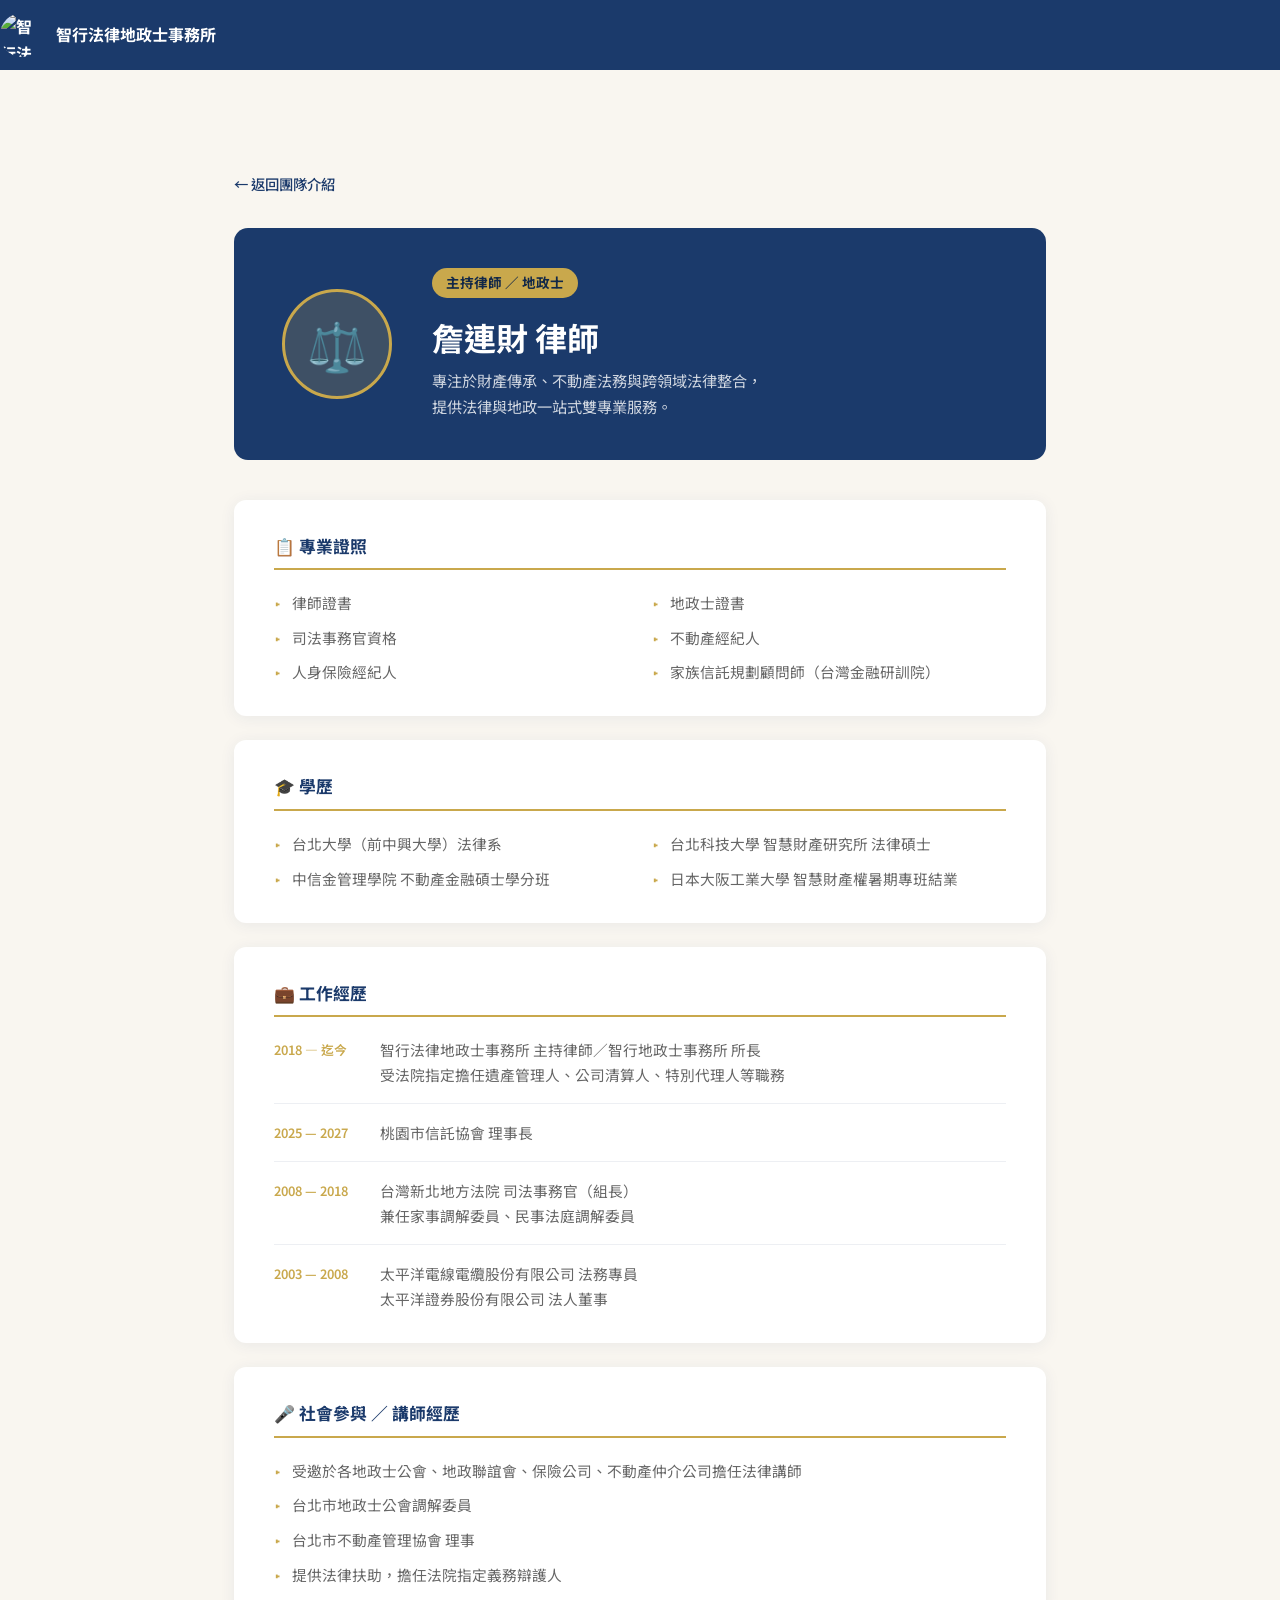
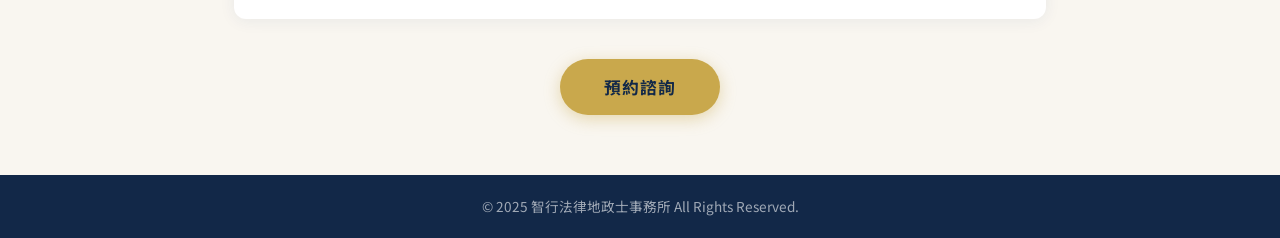
==== team-chan.html @ 7c2cc1b1 "feat: add attorney profile page for 詹連財律師 - Create team-chan.html with licenses, education, work his" ====
<!DOCTYPE html>
<html lang="zh-TW">
<head>
  <meta charset="UTF-8" />
  <meta name="viewport" content="width=device-width, initial-scale=1.0" />
  <title>詹連財律師 — 智行法律地政士事務所</title>
  <link rel="preconnect" href="https://fonts.googleapis.com" />
  <link rel="preconnect" href="https://fonts.gstatic.com" crossorigin />
  <link href="https://fonts.googleapis.com/css2?family=Noto+Sans+TC:wght@300;400;500;700&display=swap" rel="stylesheet" />
  <link rel="stylesheet" href="css/style.css" />
  <style>
    .profile-page {
      max-width: 860px;
      margin: 100px auto 60px;
      padding: 0 24px;
    }
    .profile-back {
      display: inline-flex;
      align-items: center;
      gap: 6px;
      color: var(--color-primary);
      font-size: 0.9rem;
      font-weight: 500;
      text-decoration: none;
      margin-bottom: 2rem;
      transition: color 0.2s;
    }
    .profile-back:hover { color: var(--color-gold); }
    .profile-hero {
      display: flex;
      align-items: center;
      gap: 2.5rem;
      background: var(--color-primary);
      color: #fff;
      border-radius: 14px;
      padding: 2.5rem 3rem;
      margin-bottom: 2.5rem;
    }
    .profile-avatar {
      width: 110px;
      height: 110px;
      border-radius: 50%;
      background: rgba(201,168,76,0.2);
      border: 3px solid var(--color-gold);
      display: flex;
      align-items: center;
      justify-content: center;
      font-size: 3rem;
      flex-shrink: 0;
    }
    .profile-hero h1 {
      font-size: 2rem;
      font-weight: 700;
      margin-bottom: 0.25rem;
    }
    .profile-title-badge {
      display: inline-block;
      background: var(--color-gold);
      color: var(--color-primary-dark);
      font-size: 0.85rem;
      font-weight: 700;
      padding: 3px 14px;
      border-radius: 20px;
      margin-bottom: 0.75rem;
    }
    .profile-hero p {
      color: rgba(255,255,255,0.8);
      font-size: 0.95rem;
      line-height: 1.7;
    }
    .profile-section {
      background: #fff;
      border-radius: 12px;
      padding: 2rem 2.5rem;
      margin-bottom: 1.5rem;
      box-shadow: 0 2px 16px rgba(27,58,107,0.07);
    }
    .profile-section h2 {
      font-size: 1.05rem;
      font-weight: 700;
      color: var(--color-primary);
      margin-bottom: 1.25rem;
      padding-bottom: 0.5rem;
      border-bottom: 2px solid var(--color-gold);
      display: flex;
      align-items: center;
      gap: 0.5rem;
    }
    .profile-list {
      list-style: none;
      padding: 0;
      margin: 0;
      display: grid;
      grid-template-columns: repeat(2, 1fr);
      gap: 0.6rem 1.5rem;
    }
    .profile-list.single { grid-template-columns: 1fr; }
    .profile-list li {
      color: var(--color-text-light);
      font-size: 0.92rem;
      line-height: 1.7;
      padding-left: 1.1rem;
      position: relative;
    }
    .profile-list li::before {
      content: "▸";
      position: absolute;
      left: 0;
      color: var(--color-gold);
    }
    .profile-exp-item {
      display: flex;
      gap: 1rem;
      margin-bottom: 1rem;
      padding-bottom: 1rem;
      border-bottom: 1px solid rgba(27,58,107,0.08);
    }
    .profile-exp-item:last-child { border-bottom: none; margin-bottom: 0; padding-bottom: 0; }
    .profile-exp-year {
      font-size: 0.8rem;
      font-weight: 600;
      color: var(--color-gold);
      min-width: 90px;
      padding-top: 2px;
    }
    .profile-exp-desc {
      font-size: 0.92rem;
      color: var(--color-text-light);
      line-height: 1.7;
    }
    .profile-cta {
      text-align: center;
      margin-top: 2.5rem;
    }
    @media (max-width: 768px) {
      .profile-hero {
        flex-direction: column;
        text-align: center;
        padding: 2rem 1.5rem;
        gap: 1.5rem;
      }
      .profile-section { padding: 1.5rem; }
      .profile-list { grid-template-columns: 1fr; }
    }
  </style>
</head>
<body>
  <!-- Navbar -->
  <header id="navbar">
    <div class="nav-container">
      <a href="index.html" class="nav-logo">
        <img src="img/Gemini_Generated_Image_afdpbtafdpbtafdp.png" alt="智行法律地政士事務所 Logo" />
        <span>智行法律地政士事務所</span>
      </a>
    </div>
  </header>

  <main class="profile-page">

    <a href="index.html#team" class="profile-back">← 返回團隊介紹</a>

    <!-- 頂部介紹 -->
    <div class="profile-hero">
      <div class="profile-avatar">⚖️</div>
      <div>
        <div class="profile-title-badge">主持律師 ／ 地政士</div>
        <h1>詹連財 律師</h1>
        <p>專注於財產傳承、不動產法務與跨領域法律整合，<br/>提供法律與地政一站式雙專業服務。</p>
      </div>
    </div>

    <!-- 專業證照 -->
    <div class="profile-section">
      <h2>📋 專業證照</h2>
      <ul class="profile-list">
        <li>律師證書</li>
        <li>地政士證書</li>
        <li>司法事務官資格</li>
        <li>不動產經紀人</li>
        <li>人身保險經紀人</li>
        <li>家族信託規劃顧問師（台灣金融研訓院）</li>
      </ul>
    </div>

    <!-- 學歷 -->
    <div class="profile-section">
      <h2>🎓 學歷</h2>
      <ul class="profile-list">
        <li>台北大學（前中興大學）法律系</li>
        <li>台北科技大學 智慧財產研究所 法律碩士</li>
        <li>中信金管理學院 不動產金融碩士學分班</li>
        <li>日本大阪工業大學 智慧財產權暑期專班結業</li>
      </ul>
    </div>

    <!-- 工作經歷 -->
    <div class="profile-section">
      <h2>💼 工作經歷</h2>
      <div class="profile-exp-item">
        <div class="profile-exp-year">2018 — 迄今</div>
        <div class="profile-exp-desc">智行法律地政士事務所 主持律師／智行地政士事務所 所長<br/>受法院指定擔任遺產管理人、公司清算人、特別代理人等職務</div>
      </div>
      <div class="profile-exp-item">
        <div class="profile-exp-year">2025 — 2027</div>
        <div class="profile-exp-desc">桃園市信託協會 理事長</div>
      </div>
      <div class="profile-exp-item">
        <div class="profile-exp-year">2008 — 2018</div>
        <div class="profile-exp-desc">台灣新北地方法院 司法事務官（組長）<br/>兼任家事調解委員、民事法庭調解委員</div>
      </div>
      <div class="profile-exp-item">
        <div class="profile-exp-year">2003 — 2008</div>
        <div class="profile-exp-desc">太平洋電線電纜股份有限公司 法務專員<br/>太平洋證券股份有限公司 法人董事</div>
      </div>
    </div>

    <!-- 專業講師 -->
    <div class="profile-section">
      <h2>🎤 社會參與 ／ 講師經歷</h2>
      <ul class="profile-list single">
        <li>受邀於各地政士公會、地政聯誼會、保險公司、不動產仲介公司擔任法律講師</li>
        <li>台北市地政士公會調解委員</li>
        <li>台北市不動產管理協會 理事</li>
        <li>提供法律扶助，擔任法院指定義務辯護人</li>
      </ul>
    </div>

    <div class="profile-cta">
      <a href="index.html#contact" class="btn-hero" style="text-decoration:none;">預約諮詢</a>
    </div>

  </main>

  <footer style="background:var(--color-primary-dark);color:rgba(255,255,255,0.6);text-align:center;padding:20px;font-size:0.85rem;margin-top:60px;">
    © 2025 智行法律地政士事務所 All Rights Reserved.
  </footer>

  <script src="js/main.js"></script>
</body>
</html>
---- css/style.css ----
/* ===== CSS Variables ===== */
:root {
  --color-primary: #1B3A6B;
  --color-primary-dark: #122848;
  --color-gold: #C9A84C;
  --color-gold-light: #e0c06a;
  --color-bg: #F9F6F0;
  --color-white: #FFFFFF;
  --color-text: #333333;
  --color-text-light: #666666;
  --color-line: #06C755;
  --font-main: 'Noto Sans TC', sans-serif;
  --shadow-sm: 0 2px 8px rgba(0,0,0,0.08);
  --shadow-md: 0 4px 20px rgba(0,0,0,0.12);
  --radius: 8px;
  --transition: 0.3s ease;
}

/* ===== Reset ===== */
*, *::before, *::after {
  box-sizing: border-box;
  margin: 0;
  padding: 0;
}

html {
  scroll-behavior: smooth;
  font-size: 16px;
}

body {
  font-family: var(--font-main);
  background-color: var(--color-bg);
  color: var(--color-text);
  line-height: 1.7;
}

img {
  max-width: 100%;
  display: block;
}

a {
  text-decoration: none;
  color: inherit;
}

ul {
  list-style: none;
}

/* ===== Utility ===== */
.section-title {
  font-size: 2rem;
  font-weight: 700;
  color: var(--color-primary);
  text-align: center;
  margin-bottom: 0.5rem;
}

.section-subtitle {
  text-align: center;
  color: var(--color-text-light);
  margin-bottom: 3rem;
  font-size: 1rem;
}

.section-divider {
  width: 60px;
  height: 3px;
  background: var(--color-gold);
  margin: 0.75rem auto 1.5rem;
}

section {
  padding: 80px 0;
}

.container {
  max-width: 1100px;
  margin: 0 auto;
  padding: 0 24px;
}

/* ===== Navbar ===== */

/* ===== Hero ===== */
#hero {
  position: relative;
  min-height: 560px;
  background: linear-gradient(135deg, var(--color-primary-dark) 0%, var(--color-primary) 60%, #2a4a8a 100%);
  display: flex;
  align-items: center;
  padding: 100px 0 80px;
  overflow: hidden;
}

#hero::before {
  content: '';
  position: absolute;
  inset: 0;
  background-image: repeating-linear-gradient(
    45deg,
    transparent,
    transparent 40px,
    rgba(201,168,76,0.04) 40px,
    rgba(201,168,76,0.04) 41px
  );
}

.hero-overlay {
  position: absolute;
  inset: 0;
  background: rgba(27,58,107,0.3);
}

.hero-content {
  position: relative;
  z-index: 1;
  text-align: center;
  color: var(--color-white);
}

.hero-content h1 {
  font-size: clamp(1.8rem, 5vw, 3.2rem);
  font-weight: 700;
  margin-bottom: 0.5rem;
  letter-spacing: 0.05em;
  text-shadow: 0 2px 12px rgba(0,0,0,0.3);
}

.hero-slogan {
  font-size: clamp(1rem, 2.5vw, 1.4rem);
  font-weight: 500;
  color: var(--color-gold-light);
  letter-spacing: 0.18em;
  margin-bottom: 1rem;
  font-style: italic;
}

.hero-content p {
  font-size: clamp(1rem, 2.5vw, 1.35rem);
  margin-bottom: 2.5rem;
  color: rgba(255,255,255,0.88);
  letter-spacing: 0.08em;
}

.btn-hero {
  display: inline-block;
  background: var(--color-gold);
  color: var(--color-primary-dark);
  padding: 14px 44px;
  border-radius: 50px;
  font-weight: 700;
  font-size: 1.05rem;
  letter-spacing: 0.05em;
  transition: all var(--transition);
  box-shadow: 0 4px 16px rgba(201,168,76,0.4);
}

.btn-hero:hover {
  background: var(--color-gold-light);
  transform: translateY(-2px);
  box-shadow: 0 8px 24px rgba(201,168,76,0.5);
}

#navbar {
  position: sticky;
  top: 0;
  z-index: 1000;
  background: var(--color-primary);
  transition: box-shadow var(--transition);
}

#navbar.scrolled {
  box-shadow: var(--shadow-md);
}

.nav-container {
  display: flex;
  align-items: center;
  justify-content: space-between;
  height: 70px;
}

.nav-logo {
  display: flex;
  align-items: center;
  gap: 12px;
  color: var(--color-white);
  font-weight: 700;
  font-size: 1rem;
}

.nav-logo img {
  width: 44px;
  height: 44px;
  border-radius: 50%;
  object-fit: cover;
}

.nav-menu {
  display: flex;
  align-items: center;
  gap: 2rem;
}

.nav-links {
  display: flex;
  gap: 1.5rem;
}

.nav-links a {
  color: rgba(255,255,255,0.85);
  font-size: 0.95rem;
  transition: color var(--transition);
  padding: 4px 0;
  border-bottom: 2px solid transparent;
}

.nav-links a:hover {
  color: var(--color-gold);
  border-bottom-color: var(--color-gold);
}

/* Language Switcher */
.lang-switcher {
  display: flex;
  gap: 4px;
}

.lang-btn {
  background: transparent;
  border: 1px solid rgba(255,255,255,0.4);
  color: rgba(255,255,255,0.75);
  padding: 3px 8px;
  border-radius: 4px;
  cursor: pointer;
  font-size: 0.8rem;
  font-family: var(--font-main);
  transition: all var(--transition);
}

.lang-btn:hover,
.lang-btn.active {
  background: var(--color-gold);
  border-color: var(--color-gold);
  color: var(--color-primary);
  font-weight: 700;
}

/* Hamburger */
.hamburger {
  display: none;
  flex-direction: column;
  gap: 5px;
  background: none;
  border: none;
  cursor: pointer;
  padding: 4px;
}

.hamburger span {
  display: block;
  width: 24px;
  height: 2px;
  background: var(--color-white);
  border-radius: 2px;
  transition: all var(--transition);
}

.hamburger.open span:nth-child(1) { transform: translateY(7px) rotate(45deg); }
.hamburger.open span:nth-child(2) { opacity: 0; }
.hamburger.open span:nth-child(3) { transform: translateY(-7px) rotate(-45deg); }

/* ===== About ===== */
#about {
  background: var(--color-white);
}

.about-grid {
  display: grid;
  grid-template-columns: 1fr 380px;
  gap: 60px;
  align-items: center;
}

.about-text .section-title {
  text-align: left;
}

.about-text .section-divider {
  margin: 0.75rem 0 1.5rem;
}

.about-lead {
  font-size: 1.1rem;
  font-weight: 500;
  color: var(--color-primary);
  margin-bottom: 1.25rem;
  line-height: 1.8;
}

.about-text p {
  color: var(--color-text-light);
  margin-bottom: 1rem;
  line-height: 1.9;
}

.about-block-title {
  font-size: 1.05rem;
  font-weight: 700;
  color: var(--color-gold);
  letter-spacing: 0.05em;
  margin: 1.5rem 0 0.5rem;
  padding-left: 0.75rem;
  border-left: 3px solid var(--color-gold);
}

.about-specs {
  list-style: none;
  padding: 0;
  margin: 0.5rem 0 1rem 0.75rem;
}

.about-specs li {
  color: var(--color-text-light);
  line-height: 1.9;
  padding-left: 1.25rem;
  position: relative;
}

.about-specs li::before {
  content: "✔";
  position: absolute;
  left: 0;
  color: var(--color-gold);
  font-size: 0.85rem;
}

.about-logo {
  display: flex;
  justify-content: center;
}

.about-logo img {
  width: 280px;
  height: 280px;
  border-radius: 50%;
  object-fit: cover;
  box-shadow: 0 8px 32px rgba(27,58,107,0.18);
  border: 4px solid var(--color-gold);
}

/* About — new layout */
#about {
  padding: 80px 0;
}

.about-header-grid {
  display: grid;
  grid-template-columns: 1fr auto;
  align-items: center;
  gap: 2rem;
  margin-bottom: 2.5rem;
}

.about-tagline {
  font-size: 1.15rem;
  font-weight: 600;
  color: var(--color-primary);
  margin-bottom: 1rem;
  letter-spacing: 0.04em;
}

.about-brand {
  background: rgba(201,168,76,0.06);
  border-left: 4px solid var(--color-gold);
  padding: 1.5rem 2rem;
  border-radius: 0 8px 8px 0;
  margin-bottom: 2.5rem;
}

.about-brand p {
  color: var(--color-text-light);
  line-height: 1.9;
  margin-bottom: 0.75rem;
}

/* Advantages */
.adv-grid {
  display: grid;
  grid-template-columns: repeat(3, 1fr);
  gap: 1.5rem;
  margin-bottom: 2.5rem;
}

.adv-card {
  background: #fff;
  border: 1px solid rgba(27,58,107,0.1);
  border-radius: 10px;
  padding: 1.75rem 1.5rem;
  box-shadow: 0 4px 16px rgba(27,58,107,0.07);
  transition: transform 0.2s, box-shadow 0.2s;
}

.adv-card:hover {
  transform: translateY(-4px);
  box-shadow: 0 8px 28px rgba(27,58,107,0.13);
}

.adv-num {
  font-size: 2.5rem;
  font-weight: 800;
  color: var(--color-gold);
  opacity: 0.4;
  line-height: 1;
  margin-bottom: 0.5rem;
}

.adv-card h4 {
  font-size: 1rem;
  font-weight: 700;
  color: var(--color-primary);
  margin-bottom: 1rem;
  padding-bottom: 0.5rem;
  border-bottom: 2px solid var(--color-gold);
}

.adv-card p {
  font-size: 0.9rem;
  color: var(--color-text-light);
  line-height: 1.8;
  margin-bottom: 0.5rem;
}

.adv-card strong {
  color: var(--color-primary);
}

/* Services */
.svc-grid {
  display: grid;
  grid-template-columns: repeat(3, 1fr);
  gap: 1.25rem;
  margin-bottom: 2.5rem;
}

.svc-block {
  background: var(--color-primary);
  color: #fff;
  border-radius: 10px;
  padding: 1.5rem;
}

.svc-block h4 {
  font-size: 0.95rem;
  font-weight: 700;
  color: var(--color-gold);
  margin-bottom: 0.75rem;
  padding-bottom: 0.5rem;
  border-bottom: 1px solid rgba(201,168,76,0.4);
}

.svc-block ul {
  list-style: none;
  padding: 0;
  margin: 0;
}

.svc-block li {
  font-size: 0.88rem;
  color: rgba(255,255,255,0.88);
  line-height: 2;
  padding-left: 1.1rem;
  position: relative;
}

.svc-block li::before {
  content: "▸";
  position: absolute;
  left: 0;
  color: var(--color-gold);
}

/* Commitment */
.about-commitment {
  background: var(--color-primary-dark);
  color: #fff;
  border-radius: 10px;
  padding: 2rem 2.5rem;
  text-align: center;
}

.about-commitment .about-block-title {
  color: var(--color-gold);
  border-left-color: var(--color-gold);
  display: inline-block;
  margin-bottom: 1rem;
}

.about-commitment p {
  color: rgba(255,255,255,0.9);
  line-height: 2;
  font-size: 1rem;
  max-width: 800px;
  margin: 0 auto;
}

/* ===== Team ===== */
#team {
  background: var(--color-bg);
}

.team-grid {
  display: grid;
  grid-template-columns: repeat(3, 1fr);
  gap: 28px;
}

.team-card {
  background: var(--color-white);
  border-radius: var(--radius);
  padding: 36px 28px;
  text-align: center;
  box-shadow: var(--shadow-sm);
  border-top: 4px solid var(--color-gold);
  transition: transform var(--transition), box-shadow var(--transition);
}

.team-card:hover {
  transform: translateY(-4px);
  box-shadow: var(--shadow-md);
}

.team-avatar {
  font-size: 3rem;
  width: 80px;
  height: 80px;
  background: var(--color-bg);
  border-radius: 50%;
  display: flex;
  align-items: center;
  justify-content: center;
  margin: 0 auto 1rem;
  border: 3px solid var(--color-gold);
}

.team-avatar--photo {
  width: clamp(92px, 10vw, 132px);
  height: clamp(92px, 10vw, 132px);
  padding: 0;
  overflow: hidden;
}

.team-avatar--photo img {
  width: 100%;
  height: 100%;
  object-fit: cover;
}

.team-card h3 {
  font-size: 1.1rem;
  color: var(--color-primary);
  margin-bottom: 4px;
}

.team-card .team-title {
  color: var(--color-gold);
  font-size: 0.85rem;
  font-weight: 600;
  letter-spacing: 0.05em;
  margin-bottom: 12px;
}

.team-card .team-desc {
  color: var(--color-text-light);
  font-size: 0.9rem;
  line-height: 1.7;
}

.team-intro-link {
  display: inline-block;
  margin-top: 10px;
  font-size: 0.88rem;
  font-weight: 600;
  color: var(--color-primary);
  text-decoration: underline;
  text-underline-offset: 3px;
  transition: color var(--transition);
}

.team-intro-link:hover {
  color: var(--color-gold);
}

.team-socials {
  margin-top: 14px;
  display: flex;
  justify-content: center;
  gap: 10px;
}

.team-social-link {
  width: 38px;
  height: 38px;
  border-radius: 50%;
  display: inline-flex;
  align-items: center;
  justify-content: center;
  background: #1877F2;
  color: var(--color-white);
  box-shadow: 0 4px 12px rgba(24,119,242,0.3);
  transition: transform var(--transition), box-shadow var(--transition), background var(--transition);
}

.team-social-link:hover {
  transform: translateY(-2px);
  background: #166FE5;
  box-shadow: 0 8px 18px rgba(24,119,242,0.4);
}

.team-social-link svg {
  width: 18px;
  height: 18px;
  fill: currentColor;
}

.team-social-link--line {
  background: #06C755;
  box-shadow: 0 4px 12px rgba(6,199,85,0.3);
}

.team-social-link--line:hover {
  background: #05b34f;
  box-shadow: 0 8px 18px rgba(6,199,85,0.4);
}

.team-social-line-label {
  font-size: 0.6rem;
  font-weight: 800;
  letter-spacing: 0.03em;
}

/* ===== Services ===== */
#services {
  background: var(--color-white);
}

.services-grid {
  display: grid;
  grid-template-columns: repeat(3, 1fr);
  gap: 24px;
}

.service-card {
  background: var(--color-bg);
  border-radius: var(--radius);
  padding: 32px 24px;
  text-align: center;
  border: 1px solid rgba(27,58,107,0.08);
  transition: all var(--transition);
}

.service-card:hover {
  background: var(--color-primary);
  color: var(--color-white);
  transform: translateY(-4px);
  box-shadow: var(--shadow-md);
}

.service-card:hover h3 {
  color: var(--color-gold);
}

.service-card:hover p {
  color: rgba(255,255,255,0.85);
}

.service-icon {
  font-size: 2.4rem;
  margin-bottom: 1rem;
}

.service-card h3 {
  font-size: 1rem;
  font-weight: 700;
  color: var(--color-primary);
  margin-bottom: 8px;
  transition: color var(--transition);
}

.service-card p {
  font-size: 0.88rem;
  color: var(--color-text-light);
  line-height: 1.7;
  transition: color var(--transition);
}

/* ===== Fees ===== */
#fees {
  background: var(--color-primary);
}

#fees .section-title {
  color: var(--color-white);
}

#fees .section-subtitle {
  color: rgba(255,255,255,0.75);
}

#fees .section-divider {
  background: var(--color-gold);
}

.fees-table-wrap {
  overflow-x: auto;
  border-radius: var(--radius);
  box-shadow: var(--shadow-md);
}

.fees-table {
  width: 100%;
  border-collapse: collapse;
  background: var(--color-white);
  font-size: 0.95rem;
}

.fees-table thead {
  background: var(--color-gold);
}

.fees-table th {
  padding: 16px 20px;
  text-align: left;
  font-weight: 700;
  color: var(--color-primary-dark);
  letter-spacing: 0.03em;
}

.fees-table td {
  padding: 14px 20px;
  color: var(--color-text);
  border-bottom: 1px solid rgba(0,0,0,0.06);
}

.fees-table tr:last-child td {
  border-bottom: none;
}

.fees-table tr:nth-child(even) td {
  background: var(--color-bg);
}

.fees-table tr:hover td {
  background: rgba(201,168,76,0.08);
}

.fees-disclaimer {
  margin-top: 1.5rem;
  color: rgba(255,255,255,0.7);
  font-size: 0.9rem;
  text-align: center;
}

/* ===== Contact ===== */
#contact {
  background: var(--color-bg);
}

.contact-grid {
  display: grid;
  grid-template-columns: 1fr 340px;
  gap: 48px;
  align-items: start;
}

.contact-form-wrap {
  border-radius: var(--radius);
  overflow: hidden;
  box-shadow: var(--shadow-sm);
  background: var(--color-white);
}

.contact-form-wrap iframe {
  display: block;
}

.contact-map {
  margin-top: 40px;
  border-radius: var(--radius);
  overflow: hidden;
  box-shadow: var(--shadow-sm);
}

.contact-map iframe {
  display: block;
}

/* LINE Button */
.btn-line {
  display: flex;
  align-items: center;
  gap: 12px;
  background: var(--color-line);
  color: var(--color-white);
  padding: 14px 24px;
  border-radius: var(--radius);
  font-weight: 700;
  font-size: 1rem;
  margin-bottom: 2rem;
  transition: all var(--transition);
  box-shadow: 0 4px 12px rgba(6,199,85,0.3);
}

.btn-line:hover {
  background: #05b34f;
  transform: translateY(-2px);
  box-shadow: 0 8px 20px rgba(6,199,85,0.4);
}

.line-icon {
  background: var(--color-white);
  color: var(--color-line);
  font-weight: 900;
  font-size: 0.75rem;
  padding: 3px 6px;
  border-radius: 4px;
  letter-spacing: -0.02em;
}

/* Contact Details */
.contact-details {
  display: flex;
  flex-direction: column;
  gap: 16px;
}

.contact-details li {
  display: flex;
  align-items: flex-start;
  gap: 12px;
  font-size: 0.95rem;
  color: var(--color-text);
  line-height: 1.5;
}

.contact-icon {
  font-size: 1.1rem;
  flex-shrink: 0;
  margin-top: 1px;
}

.contact-details a {
  color: var(--color-primary);
  text-decoration: underline;
  text-underline-offset: 2px;
}

/* ===== Knowledge ===== */
#knowledge {
  background: var(--color-white);
}

.knowledge-grid {
  display: grid;
  grid-template-columns: repeat(3, 1fr);
  gap: 28px;
}

.knowledge-card {
  background: var(--color-bg);
  border-radius: var(--radius);
  padding: 28px;
  display: flex;
  flex-direction: column;
  gap: 16px;
  border: 1px solid rgba(27,58,107,0.08);
  transition: all var(--transition);
}

.knowledge-card:hover {
  box-shadow: var(--shadow-md);
  transform: translateY(-3px);
}

.knowledge-icon {
  font-size: 2rem;
}

.knowledge-body h3 {
  font-size: 1rem;
  color: var(--color-primary);
  margin-bottom: 8px;
  font-weight: 700;
}

.knowledge-body p {
  font-size: 0.88rem;
  color: var(--color-text-light);
  line-height: 1.7;
  margin-bottom: 12px;
}

.btn-read {
  display: inline-block;
  color: var(--color-primary);
  font-size: 0.85rem;
  font-weight: 600;
  border-bottom: 2px solid var(--color-gold);
  padding-bottom: 1px;
  cursor: pointer;
  transition: color var(--transition);
}

.btn-read:hover {
  color: var(--color-gold);
}

/* ===== Footer ===== */
#footer {
  background: var(--color-primary-dark);
  color: rgba(255,255,255,0.8);
  padding: 40px 0;
}

.footer-inner {
  display: flex;
  flex-direction: column;
  align-items: center;
  gap: 20px;
  text-align: center;
}

.footer-logo {
  display: flex;
  align-items: center;
  gap: 12px;
  color: var(--color-white);
  font-weight: 700;
  font-size: 1rem;
}

.footer-logo img {
  width: 40px;
  height: 40px;
  border-radius: 50%;
  object-fit: cover;
  border: 2px solid var(--color-gold);
}

.footer-info {
  display: flex;
  gap: 32px;
  flex-wrap: wrap;
  justify-content: center;
  font-size: 0.88rem;
}

.footer-info p {
  color: rgba(255,255,255,0.7);
}

.footer-rights {
  font-size: 0.82rem;
  color: rgba(255,255,255,0.45);
  border-top: 1px solid rgba(255,255,255,0.1);
  padding-top: 16px;
  width: 100%;
  text-align: center;
}

/* ── Cases Section ── */
#cases {
  background: var(--color-bg);
}

.cases-grid {
  display: grid;
  grid-template-columns: repeat(3, 1fr);
  gap: 28px;
  margin-top: 40px;
}

.case-card {
  background: var(--color-white);
  border-radius: var(--radius);
  box-shadow: var(--shadow-sm);
  overflow: hidden;
  display: flex;
  flex-direction: column;
  transition: transform var(--transition), box-shadow var(--transition);
}

.case-card:hover {
  transform: translateY(-4px);
  box-shadow: var(--shadow-md);
}

.case-img-wrap {
  background: linear-gradient(135deg, var(--color-primary) 0%, var(--color-primary-dark) 100%);
  height: 80px;
  display: flex;
  align-items: center;
  padding: 0 20px;
}

.case-tag {
  display: inline-block;
  padding: 4px 14px;
  border-radius: 20px;
  font-size: 0.78rem;
  font-weight: 700;
  letter-spacing: 0.04em;
  color: var(--color-primary-dark);
  background: var(--color-gold);
}

.case-tag--criminal { background: #f0c4c4; color: #7a1a1a; }
.case-tag--family   { background: #c4e0f0; color: #1a4a7a; }
.case-tag--land     { background: #c4f0d4; color: #1a5a2a; }
.case-tag--inherit  { background: #e8d4f8; color: #4a1a7a; }
.case-tag--labor    { background: #fce8c4; color: #7a4a0a; }

.case-body {
  padding: 20px 22px 24px;
  display: flex;
  flex-direction: column;
  flex: 1;
}

.case-date {
  font-size: 0.78rem;
  color: var(--color-text-light);
  margin-bottom: 8px;
}

.case-body h3 {
  font-size: 0.95rem;
  font-weight: 700;
  color: var(--color-primary);
  line-height: 1.5;
  margin-bottom: 10px;
}

.case-desc {
  font-size: 0.85rem;
  color: var(--color-text-light);
  line-height: 1.7;
  flex: 1;
  margin-bottom: 16px;
  display: -webkit-box;
  -webkit-line-clamp: 3;
  -webkit-box-orient: vertical;
  overflow: hidden;
}

.case-more {
  font-size: 0.85rem;
  font-weight: 600;
  color: var(--color-gold);
  text-decoration: none;
  transition: color var(--transition);
}

.case-more:hover {
  color: var(--color-primary);
}

/* ── Fade-in animation ── */
.fade-in {
  opacity: 0;
  transform: translateY(24px);
  transition: opacity 0.6s ease, transform 0.6s ease;
}
.fade-in.visible {
  opacity: 1;
  transform: translateY(0);
}

/* ── Responsive Design (≤768px) ── */
@media (max-width: 768px) {
  /* Navbar */
  #hamburger {
    display: flex;
  }
  .nav-menu {
    display: none;
    position: absolute;
    top: 100%;
    left: 0;
    right: 0;
    background: var(--color-primary);
    flex-direction: column;
    padding: 16px 24px 24px;
    gap: 0;
    box-shadow: 0 8px 24px rgba(0,0,0,0.2);
  }
  .nav-menu.open {
    display: flex;
  }
  .nav-menu .nav-links a {
    padding: 12px 0;
    border-bottom: 1px solid rgba(255,255,255,0.1);
    color: #fff;
  }
  .lang-switcher {
    gap: 8px;
  }

  /* Hero */
  #hero {
    min-height: 80vh;
    padding: 100px 20px 60px;
  }
  .hero-content h1 {
    font-size: 2rem;
  }
  .hero-content p {
    font-size: 1rem;
  }

  /* About */
  .about-header-grid {
    grid-template-columns: 1fr;
  }
  .about-logo {
    text-align: center;
    justify-content: center;
  }
  .about-logo img {
    width: 120px;
    height: 120px;
  }
  .about-brand {
    padding: 1.25rem;
  }
  .adv-grid {
    grid-template-columns: 1fr;
  }
  .svc-grid {
    grid-template-columns: 1fr;
  }
  .about-commitment {
    padding: 1.5rem;
  }

  /* Team */
  .team-grid {
    grid-template-columns: 1fr;
  }

  /* Services */
  .services-grid {
    grid-template-columns: 1fr;
  }

  /* Fees */
  .fees-table-wrap {
    overflow-x: auto;
    -webkit-overflow-scrolling: touch;
  }

  /* Contact */
  .contact-grid {
    grid-template-columns: 1fr;
  }
  .contact-form-wrap iframe {
    height: 480px;
  }

  /* Knowledge */
  .knowledge-grid {
    grid-template-columns: 1fr;
  }

  /* Cases */
  .cases-grid {
    grid-template-columns: 1fr;
  }

  /* Footer */
  .footer-inner {
    gap: 24px;
  }
  .footer-info {
    flex-direction: column;
    gap: 8px;
    align-items: center;
    text-align: center;
  }

  /* Section padding */
  section {
    padding: 60px 0;
  }
  .section-inner,
  .container {
    padding: 0 20px;
  }
}
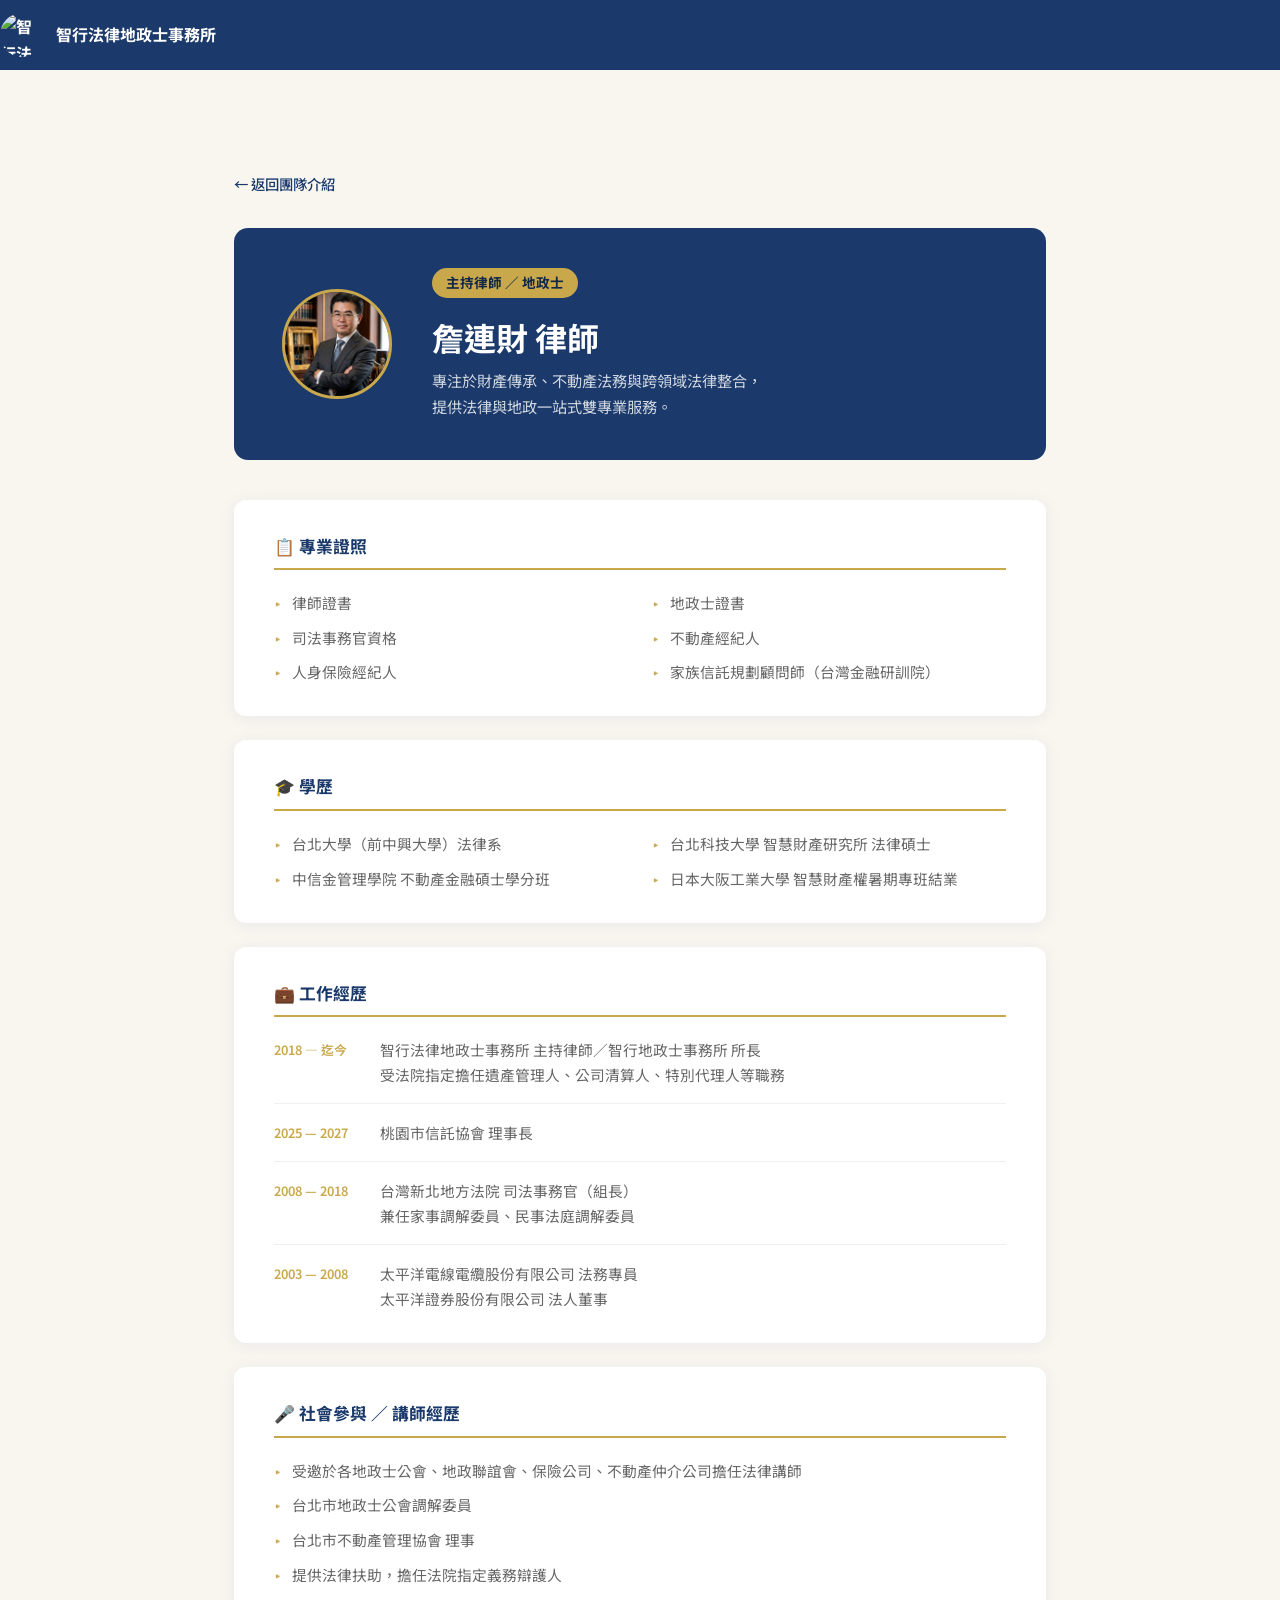
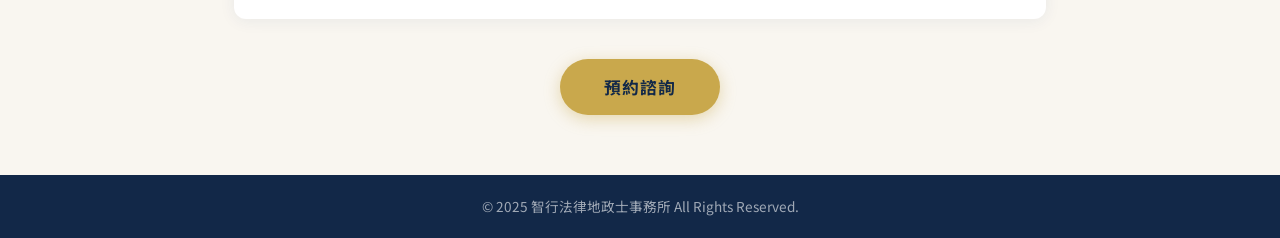
==== commit fc0b028a: "fix: replace emoji avatar with 財.png photo in team-chan.html Co-authored-by: Copilot <223556219+Copi" ====
--- a/team-chan.html
+++ b/team-chan.html
@@ -161,7 +161,9 @@
 
     <!-- 頂部介紹 -->
     <div class="profile-hero">
-      <div class="profile-avatar">⚖️</div>
+      <div class="profile-avatar">
+        <img src="img/財.png" alt="詹連財 律師" style="width:100%;height:100%;border-radius:50%;object-fit:cover;" />
+      </div>
       <div>
         <div class="profile-title-badge">主持律師 ／ 地政士</div>
         <h1>詹連財 律師</h1>
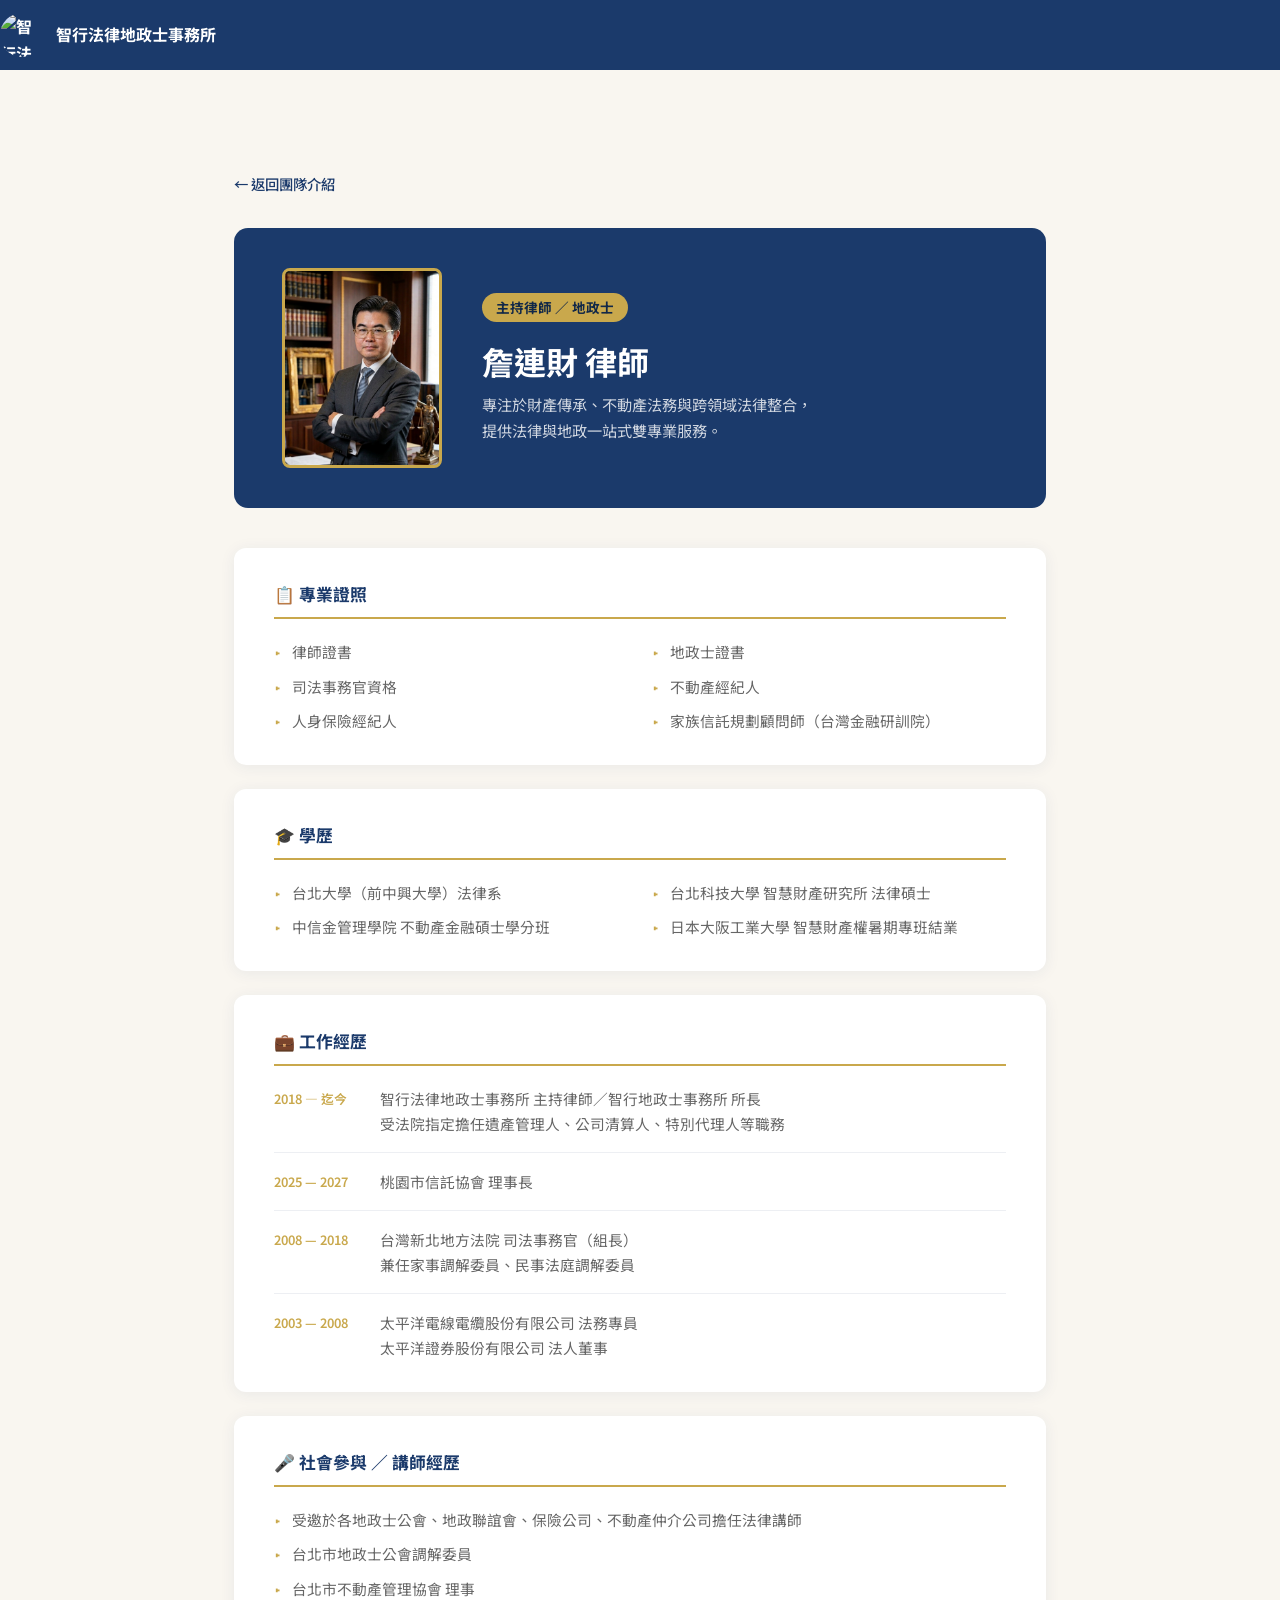
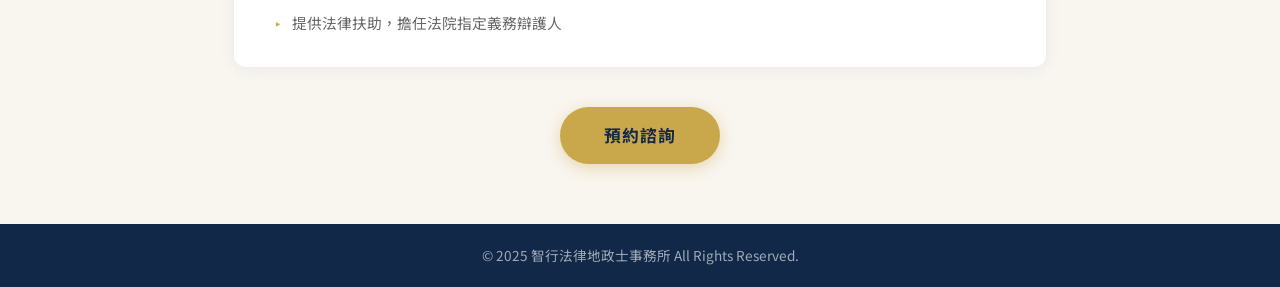
==== commit ef26e948: "fix: change profile avatar to rectangular portrait (160x200) Co-authored-by: Copilot <223556219+Copi" ====
--- a/team-chan.html
+++ b/team-chan.html
@@ -37,15 +37,11 @@
       margin-bottom: 2.5rem;
     }
     .profile-avatar {
-      width: 110px;
-      height: 110px;
-      border-radius: 50%;
-      background: rgba(201,168,76,0.2);
+      width: 160px;
+      height: 200px;
+      border-radius: 8px;
       border: 3px solid var(--color-gold);
-      display: flex;
-      align-items: center;
-      justify-content: center;
-      font-size: 3rem;
+      overflow: hidden;
       flex-shrink: 0;
     }
     .profile-hero h1 {
@@ -162,7 +158,7 @@
     <!-- 頂部介紹 -->
     <div class="profile-hero">
       <div class="profile-avatar">
-        <img src="img/財.png" alt="詹連財 律師" style="width:100%;height:100%;border-radius:50%;object-fit:cover;" />
+        <img src="img/財.png" alt="詹連財 律師" style="width:100%;height:100%;object-fit:cover;object-position:top;" />
       </div>
       <div>
         <div class="profile-title-badge">主持律師 ／ 地政士</div>
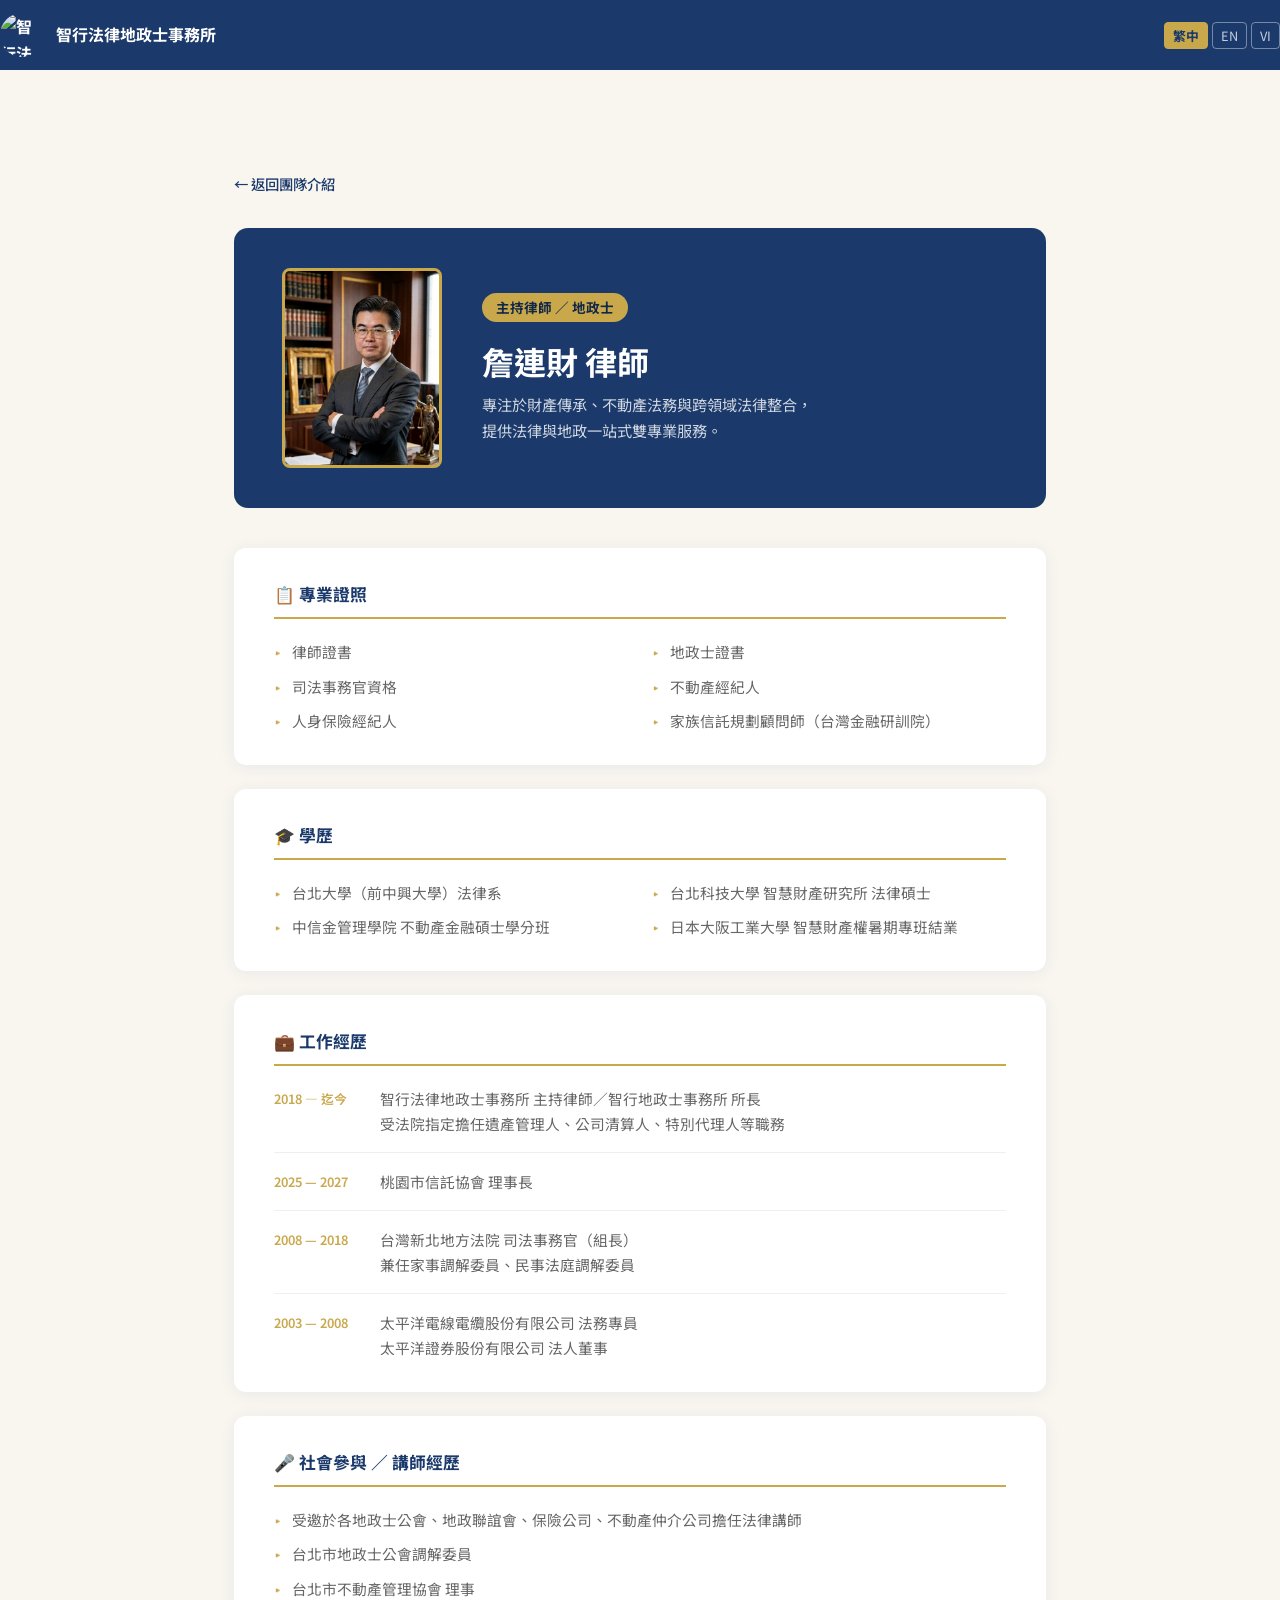
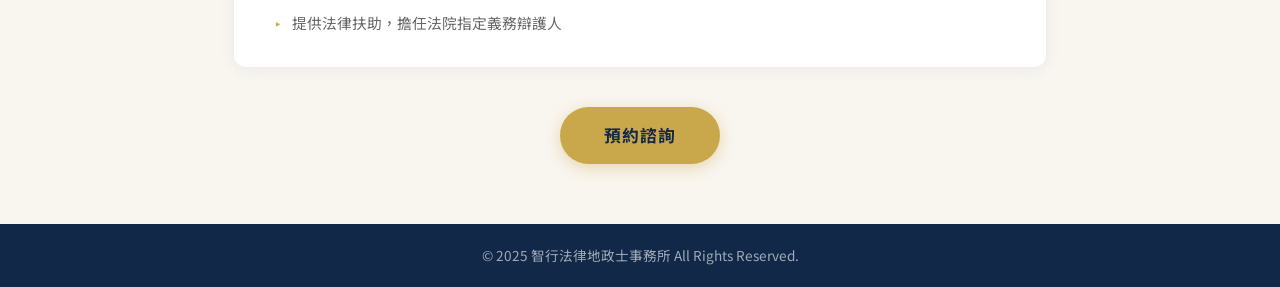
==== commit cefa47e9: "Add 3-language (zh-TW/en/vi) support to team-chan.html - Add chan.* i18n keys to all 3 language bloc" ====
--- a/team-chan.html
+++ b/team-chan.html
@@ -140,7 +140,7 @@
     }
   </style>
 </head>
-<body>
+<body data-page-title="chan.meta.title">
   <!-- Navbar -->
   <header id="navbar">
     <div class="nav-container">
@@ -148,12 +148,17 @@
         <img src="img/Gemini_Generated_Image_afdpbtafdpbtafdp.png" alt="智行法律地政士事務所 Logo" />
         <span>智行法律地政士事務所</span>
       </a>
+      <div class="lang-switcher">
+        <button class="lang-btn active" data-lang="zh-TW" onclick="setLang('zh-TW')">繁中</button>
+        <button class="lang-btn" data-lang="en" onclick="setLang('en')">EN</button>
+        <button class="lang-btn" data-lang="vi" onclick="setLang('vi')">VI</button>
+      </div>
     </div>
   </header>
 
   <main class="profile-page">
 
-    <a href="index.html#team" class="profile-back">← 返回團隊介紹</a>
+    <a href="index.html#team" class="profile-back" data-i18n="chan.back">← 返回團隊介紹</a>
 
     <!-- 頂部介紹 -->
     <div class="profile-hero">
@@ -161,70 +166,81 @@
         <img src="img/財.png" alt="詹連財 律師" style="width:100%;height:100%;object-fit:cover;object-position:top;" />
       </div>
       <div>
-        <div class="profile-title-badge">主持律師 ／ 地政士</div>
-        <h1>詹連財 律師</h1>
-        <p>專注於財產傳承、不動產法務與跨領域法律整合，<br/>提供法律與地政一站式雙專業服務。</p>
+        <div class="profile-title-badge" data-i18n="chan.badge">主持律師 ／ 地政士</div>
+        <h1 data-i18n="chan.name">詹連財 律師</h1>
+        <p><span data-i18n="chan.intro.1">專注於財產傳承、不動產法務與跨領域法律整合，</span><br/><span data-i18n="chan.intro.2">提供法律與地政一站式雙專業服務。</span></p>
       </div>
     </div>
 
     <!-- 專業證照 -->
     <div class="profile-section">
-      <h2>📋 專業證照</h2>
+      <h2 data-i18n="chan.lic.title">📋 專業證照</h2>
       <ul class="profile-list">
-        <li>律師證書</li>
-        <li>地政士證書</li>
-        <li>司法事務官資格</li>
-        <li>不動產經紀人</li>
-        <li>人身保險經紀人</li>
-        <li>家族信託規劃顧問師（台灣金融研訓院）</li>
+        <li data-i18n="chan.lic.1">律師證書</li>
+        <li data-i18n="chan.lic.2">地政士證書</li>
+        <li data-i18n="chan.lic.3">司法事務官資格</li>
+        <li data-i18n="chan.lic.4">不動產經紀人</li>
+        <li data-i18n="chan.lic.5">人身保險經紀人</li>
+        <li data-i18n="chan.lic.6">家族信託規劃顧問師（台灣金融研訓院）</li>
       </ul>
     </div>
 
     <!-- 學歷 -->
     <div class="profile-section">
-      <h2>🎓 學歷</h2>
+      <h2 data-i18n="chan.edu.title">🎓 學歷</h2>
       <ul class="profile-list">
-        <li>台北大學（前中興大學）法律系</li>
-        <li>台北科技大學 智慧財產研究所 法律碩士</li>
-        <li>中信金管理學院 不動產金融碩士學分班</li>
-        <li>日本大阪工業大學 智慧財產權暑期專班結業</li>
+        <li data-i18n="chan.edu.1">台北大學（前中興大學）法律系</li>
+        <li data-i18n="chan.edu.2">台北科技大學 智慧財產研究所 法律碩士</li>
+        <li data-i18n="chan.edu.3">中信金管理學院 不動產金融碩士學分班</li>
+        <li data-i18n="chan.edu.4">日本大阪工業大學 智慧財產權暑期專班結業</li>
       </ul>
     </div>
 
     <!-- 工作經歷 -->
     <div class="profile-section">
-      <h2>💼 工作經歷</h2>
-      <div class="profile-exp-item">
-        <div class="profile-exp-year">2018 — 迄今</div>
-        <div class="profile-exp-desc">智行法律地政士事務所 主持律師／智行地政士事務所 所長<br/>受法院指定擔任遺產管理人、公司清算人、特別代理人等職務</div>
-      </div>
-      <div class="profile-exp-item">
-        <div class="profile-exp-year">2025 — 2027</div>
-        <div class="profile-exp-desc">桃園市信託協會 理事長</div>
-      </div>
-      <div class="profile-exp-item">
-        <div class="profile-exp-year">2008 — 2018</div>
-        <div class="profile-exp-desc">台灣新北地方法院 司法事務官（組長）<br/>兼任家事調解委員、民事法庭調解委員</div>
-      </div>
-      <div class="profile-exp-item">
-        <div class="profile-exp-year">2003 — 2008</div>
-        <div class="profile-exp-desc">太平洋電線電纜股份有限公司 法務專員<br/>太平洋證券股份有限公司 法人董事</div>
+      <h2 data-i18n="chan.exp.title">💼 工作經歷</h2>
+      <div class="profile-exp-item">
+        <div class="profile-exp-year" data-i18n="chan.exp.1.year">2018 — 迄今</div>
+        <div class="profile-exp-desc">
+          <span data-i18n="chan.exp.1.d1">智行法律地政士事務所 主持律師／智行地政士事務所 所長</span><br/>
+          <span data-i18n="chan.exp.1.d2">受法院指定擔任遺產管理人、公司清算人、特別代理人等職務</span>
+        </div>
+      </div>
+      <div class="profile-exp-item">
+        <div class="profile-exp-year" data-i18n="chan.exp.2.year">2025 — 2027</div>
+        <div class="profile-exp-desc">
+          <span data-i18n="chan.exp.2.d1">桃園市信託協會 理事長</span>
+        </div>
+      </div>
+      <div class="profile-exp-item">
+        <div class="profile-exp-year" data-i18n="chan.exp.3.year">2008 — 2018</div>
+        <div class="profile-exp-desc">
+          <span data-i18n="chan.exp.3.d1">台灣新北地方法院 司法事務官（組長）</span><br/>
+          <span data-i18n="chan.exp.3.d2">兼任家事調解委員、民事法庭調解委員</span>
+        </div>
+      </div>
+      <div class="profile-exp-item">
+        <div class="profile-exp-year" data-i18n="chan.exp.4.year">2003 — 2008</div>
+        <div class="profile-exp-desc">
+          <span data-i18n="chan.exp.4.d1">太平洋電線電纜股份有限公司 法務專員</span><br/>
+          <span data-i18n="chan.exp.4.d2">太平洋證券股份有限公司 法人董事</span>
+        </div>
       </div>
     </div>
 
     <!-- 專業講師 -->
     <div class="profile-section">
-      <h2>🎤 社會參與 ／ 講師經歷</h2>
+      <h2 data-i18n="chan.community.title">🎤 社會參與 ／ 講師經歷</h2>
       <ul class="profile-list single">
-        <li>受邀於各地政士公會、地政聯誼會、保險公司、不動產仲介公司擔任法律講師</li>
-        <li>台北市地政士公會調解委員</li>
-        <li>台北市不動產管理協會 理事</li>
-        <li>提供法律扶助，擔任法院指定義務辯護人</li>
+        <li data-i18n="chan.community.1">受邀於各地政士公會、地政聯誼會、保險公司、不動產仲介公司擔任法律講師</li>
+        <li data-i18n="chan.community.2">台北市地政士公會調解委員</li>
+        <li data-i18n="chan.community.3">台北市不動產管理協會 理事</li>
+        <li data-i18n="chan.community.4">提供法律扶助，擔任法院指定義務辯護人</li>
       </ul>
     </div>
 
     <div class="profile-cta">
-      <a href="index.html#contact" class="btn-hero" style="text-decoration:none;">預約諮詢</a>
+      <a href="index.html#contact" class="btn-hero" style="text-decoration:none;" data-i18n="chan.cta">預約諮詢</a>
     </div>
 
   </main>
@@ -233,6 +249,7 @@
     © 2025 智行法律地政士事務所 All Rights Reserved.
   </footer>
 
+  <script src="js/i18n.js"></script>
   <script src="js/main.js"></script>
 </body>
 </html>
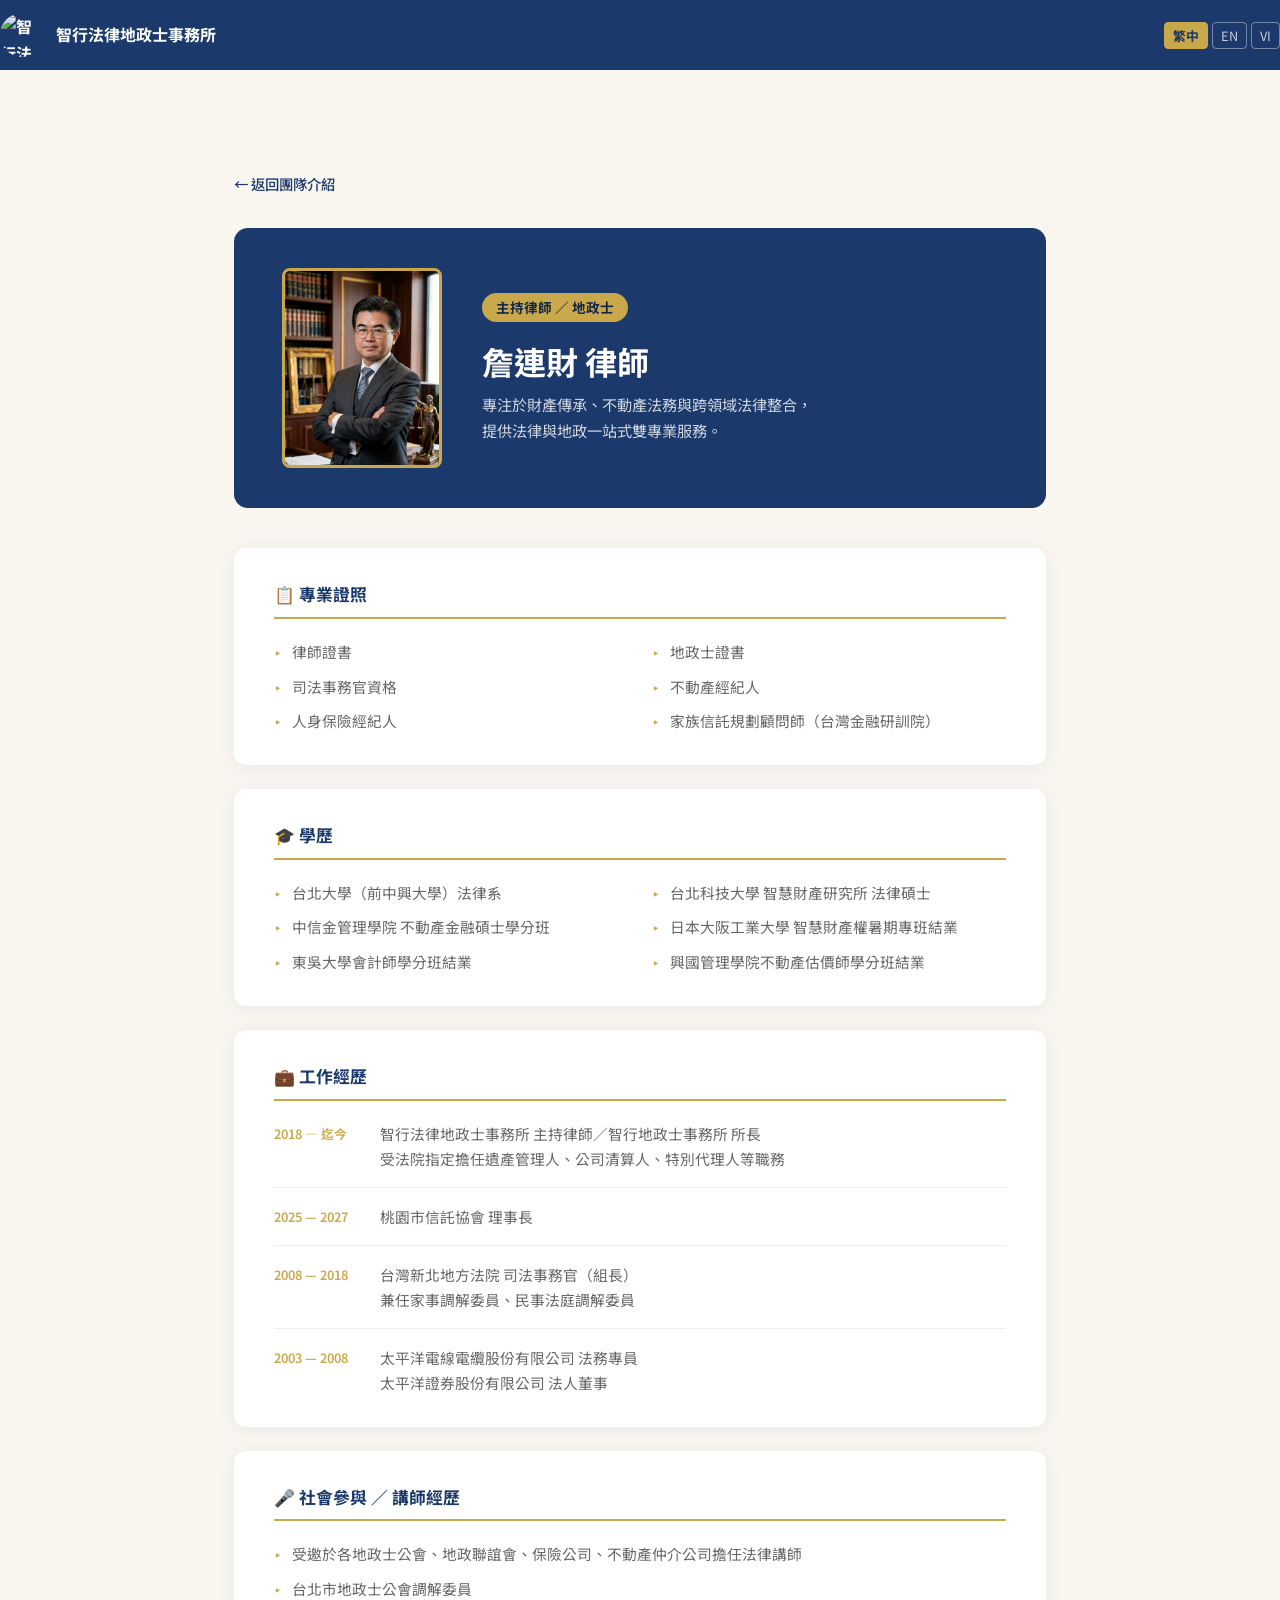
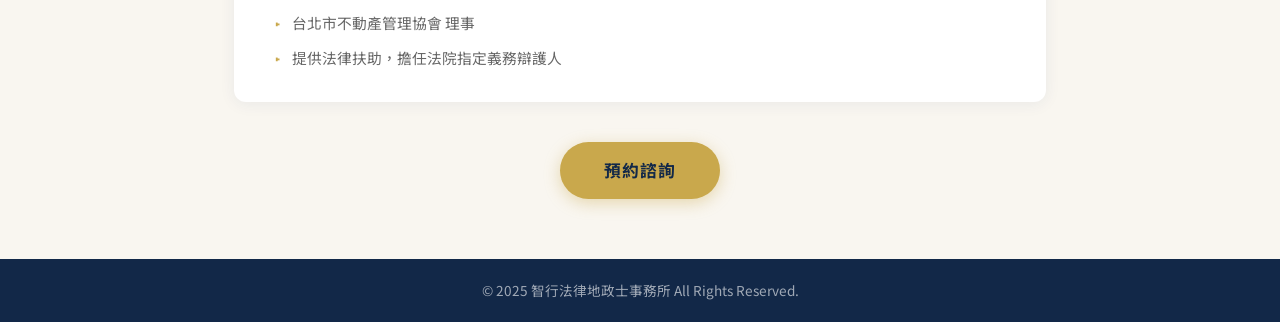
==== commit 97ab3dee: "新增教育背景：加入東吳大學會計師學分班及興國管理學院不動產估價師學分班的翻譯" ====
--- a/team-chan.html
+++ b/team-chan.html
@@ -193,6 +193,8 @@
         <li data-i18n="chan.edu.2">台北科技大學 智慧財產研究所 法律碩士</li>
         <li data-i18n="chan.edu.3">中信金管理學院 不動產金融碩士學分班</li>
         <li data-i18n="chan.edu.4">日本大阪工業大學 智慧財產權暑期專班結業</li>
+        <li data-i18n="chan.edu.5">東吳大學會計師學分班結業​​</li>
+        <li data-i18n="chan.edu.6">興國管理學院不動產估價師學分班結業</li>
       </ul>
     </div>
 
@@ -240,7 +242,7 @@
     </div>
 
     <div class="profile-cta">
-      <a href="index.html#contact" class="btn-hero" style="text-decoration:none;" data-i18n="chan.cta">預約諮詢</a>
+      <a href="tel:+886930993601" class="btn-hero" style="text-decoration:none;" data-i18n="chan.cta">預約諮詢</a>
     </div>
 
   </main>
